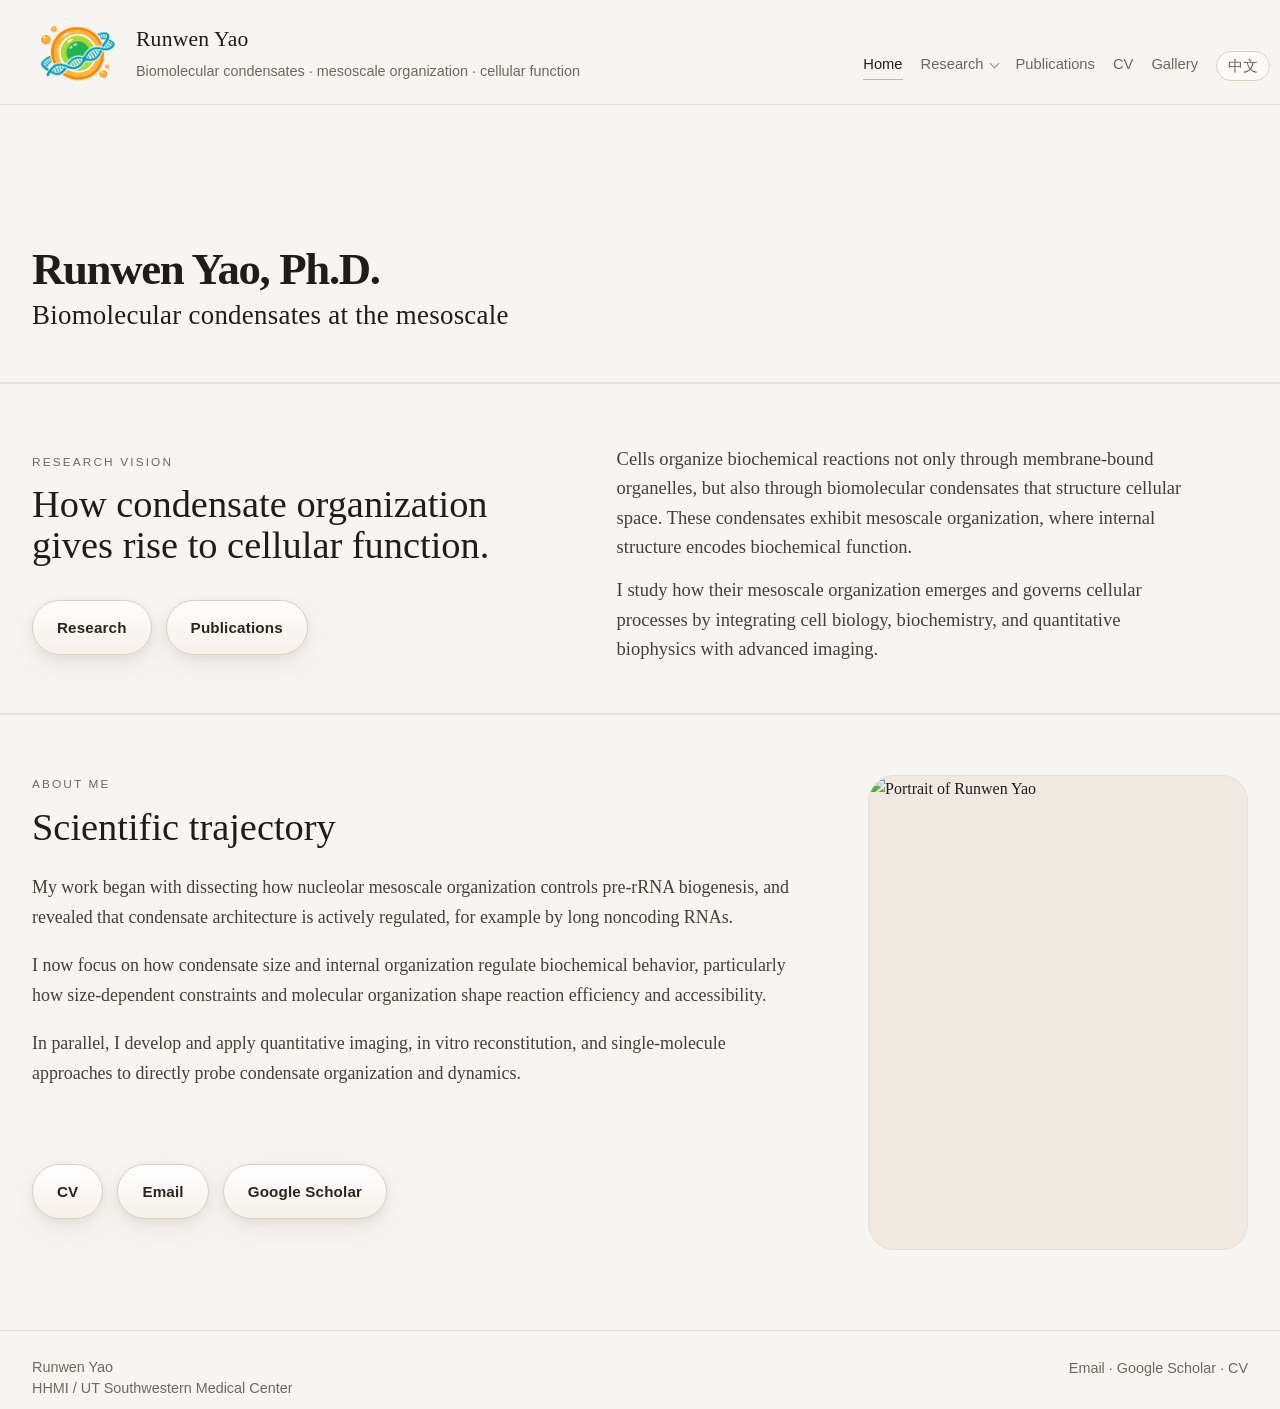
==== index.html @ c9095e59 "20260530" ====
<!doctype html>
<html lang="en">
<head>
  <meta charset="utf-8">
  <meta name="viewport" content="width=device-width, initial-scale=1">
  <title>Home - Runwen Yao</title>
  <link rel="icon" type="image/png" href="favicon.png">
  <link rel="apple-touch-icon" href="favicon.png">
  <meta name="theme-color" content="#f7f5f2">
  <script src="site-language.js" defer></script>
  <script type="text/javascript">
    (function(c,l,a,r,i,t,y){
        c[a]=c[a]||function(){(c[a].q=c[a].q||[]).push(arguments)};
        t=l.createElement(r);t.async=1;t.src="https://www.clarity.ms/tag/"+i;
        y=l.getElementsByTagName(r)[0];y.parentNode.insertBefore(t,y);
    })(window, document, "clarity", "script", "w51znzzht2");
  </script>
  <style>
    :root{
      --bg:#f7f5f2;
      --text:#1f1c19;
      --muted:#6e675f;
      --line:#e6e0d9;
      --card:#ffffffcc;
    }

    *{box-sizing:border-box}
    html,body{margin:0;padding:0}

    body{
      font-family: "Iowan Old Style", "Palatino Linotype", "Book Antiqua", Baskerville, Georgia, serif;
      background: var(--bg);
      color: var(--text);
      line-height: 1.65;
      -webkit-font-smoothing: antialiased;
      text-rendering: optimizeLegibility;
    }

    a{color:inherit;text-decoration:none}

    .container{
      max-width: 1320px;
      margin: 0 auto;
      padding: 0 32px;
    }

    .site-header{
      position: sticky;
      top: 0;
      z-index: 20;
      background: rgba(247,245,242,0.88);
      backdrop-filter: blur(10px);
      border-bottom: 1px solid var(--line);
    }

    .header-inner{
      display:flex;
      align-items:flex-end;
      justify-content:space-between;
      gap:40px;
      padding:24px 0 20px;
    }

    .brand-area{
      display:flex;
      align-items:flex-end;
      gap:14px;
      min-width:0;
      padding-left:32px;
    }

    .brand-logo-link{
      display:flex;
      align-items:center;
      justify-content:center;
      flex:0 0 auto;
      width:90px;
      height:60px;
      border-radius:14px;
      overflow:hidden;
    }

    .brand-logo{
      width:100%;
      height:100%;
      object-fit:contain;
      display:block;
    }

    .brand-block{
      display:flex;
      flex-direction:column;
      justify-content:flex-end;
      min-width:0;
    }

    .brand-title{
      font-family: "Iowan Old Style", "Palatino Linotype", "Book Antiqua", Baskerville, Georgia, serif;
      font-size: 1.35rem;
      letter-spacing: .01em;
      line-height: 1.05;
    }

    .brand-sub{
      margin-top:10px;
      font-family: Arial, Helvetica, sans-serif;
      font-size: .9rem;
      color: var(--muted);
      white-space:nowrap;
    }

    .nav{
      display:flex;
      align-items:center;
      align-self:flex-end;
      margin-left:auto;
      gap:18px;
      flex-wrap:wrap;
      font-family: Arial, Helvetica, sans-serif;
      font-size: .92rem;
      color: var(--muted);
      padding-bottom: 3px;
      padding-right: 10px;
    }

    .nav > a,
    .nav > .nav-item > .nav-parent{
      padding-bottom: 3px;
      border-bottom: 1px solid transparent;
    }

    .language-toggle{
      appearance:none;
      -webkit-appearance:none;
      display:inline-flex;
      align-items:center;
      justify-content:center;
      min-height:30px;
      border:1px solid #d8cec2;
      border-radius:999px;
      padding:5px 11px;
      background:rgba(255,255,255,0.62);
      color:var(--muted);
      font:inherit;
      line-height:1;
      cursor:pointer;
    }

    .nav-label-short{
      display:none;
    }

    .nav > a.active,
    .nav > a:hover,
    .nav > .nav-item > .nav-parent.active,
    .nav > .nav-item > .nav-parent:hover,
    .language-toggle:hover{
      color: var(--text);
      border-color: #beb5ab;
    }

    .nav-item{
      position:relative;
      display:flex;
      align-items:flex-end;
    }

    .nav-item--has-menu::after{
      content:"";
      position:absolute;
      top:100%;
      left:0;
      right:0;
      height:14px;
    }

    .nav-parent{
      display:inline-flex;
      align-items:center;
      gap:7px;
    }

    .nav-item--has-menu .nav-parent::after{
      content:"";
      width:6px;
      height:6px;
      margin-top:-2px;
      border-right:1.5px solid currentColor;
      border-bottom:1.5px solid currentColor;
      transform:rotate(45deg);
      opacity:.75;
    }

    .nav-dropdown{
      position:absolute;
      top:calc(100% + 4px);
      left:50%;
      transform:translateX(-50%) translateY(8px);
      min-width:272px;
      padding:10px;
      border:1px solid #d8cec2;
      border-radius:18px;
      background:linear-gradient(180deg, rgba(255,255,255,0.97) 0%, rgba(243,238,232,0.98) 100%);
      box-shadow:0 22px 48px rgba(60,44,31,0.10);
      opacity:0;
      visibility:hidden;
      pointer-events:none;
      transition:opacity .18s ease, transform .18s ease, visibility .18s ease;
      z-index:40;
    }

    .nav-item--has-menu:hover .nav-dropdown,
    .nav-item--has-menu:focus-within .nav-dropdown{
      opacity:1;
      visibility:visible;
      pointer-events:auto;
      transform:translateX(-50%) translateY(0);
    }

    .nav-dropdown a{
      display:block;
      border-radius:12px;
      padding:9px 12px;
      margin:0;
      border:none;
      font-size:.84rem;
      line-height:1.35;
      color:#4c443d;
    }

    .nav-dropdown a:hover{
      background:rgba(255,255,255,0.78);
      color:var(--text);
    }

    .nav-dropdown a.active{
      font-weight:600;
      color:#2d2621;
      background:linear-gradient(180deg, rgba(255,255,255,0.96) 0%, rgba(236,226,214,0.93) 100%);
    }

    .nav-toggle,
    .mobile-nav-backdrop{
      display:none;
    }

    .nav-toggle{
      appearance:none;
      -webkit-appearance:none;
      border:1px solid #d8cec2;
      border-radius:12px;
      width:42px;
      height:42px;
      padding:0;
      background:linear-gradient(180deg, rgba(255,255,255,0.96) 0%, rgba(241,236,230,0.94) 100%);
      box-shadow:inset 0 1px 0 rgba(255,255,255,0.96), 0 6px 16px rgba(60,44,31,0.08);
      align-items:center;
      justify-content:center;
      gap:5px;
      cursor:pointer;
    }

    .nav-toggle-line{
      display:block;
      width:18px;
      height:1.5px;
      border-radius:999px;
      background:#3f3831;
    }

    body.mobile-nav-open{
      overflow:hidden;
    }

    /* HERO */
    .hero{
      position: relative;
      min-height: 31vh;
      border-bottom: 2px solid var(--line);
      background:
        linear-gradient(
          to top,
          rgba(247,245,242,0.88) 0%,
          rgba(247,245,242,0.74) 28%,
          rgba(247,245,242,0.32) 54%,
          rgba(247,245,242,0.08) 72%,
          rgba(247,245,242,0.02) 100%
        ),
        url("hero-wide.png");
      background-size: cover;
      background-position: 48% center;
      background-repeat: no-repeat;
      display:flex;
      align-items:flex-end;
    }

    .hero-inner{
      width:100%;
      padding: 0 0 54px 0;
    }

    .hero-text{
      max-width: none;
      padding-left: 32px;
      padding-right: 32px;
    }

    .hero h1{
      margin:0;
      font-size: clamp(2.8rem, 3.5vw, 5.8rem);
      line-height: .98;
      letter-spacing: -0.03em;
      font-weight: 600;
      max-width: none;
      white-space: nowrap;
    }

    .hero-name-line,
    .hero-tagline-line{
      display:block;
      white-space:nowrap;
    }

    .hero-tagline-line{
      margin-top:10px;
      font-weight:400;
      font-size:.6em;
      letter-spacing:.01em;
    }

    /* VISION */
    .vision{
      padding: 60px 0 50px;
      border-bottom: 1px solid var(--line);
    }

    .vision-grid{
      display:grid;
      grid-template-columns: .9fr 1.1fr;
      gap: 68px;
      align-items:center;
    }

    .vision-left{
      max-width: 640px;
    }

    .eyebrow{
      font-family: Arial, Helvetica, sans-serif;
      text-transform: uppercase;
      letter-spacing: .18em;
      font-size: .74rem;
      color: var(--muted);
    }

    .section-title{
      font-family: "Iowan Old Style", "Palatino Linotype", "Book Antiqua", Baskerville, Georgia, serif;
      margin:12px 0 0;
      font-size: clamp(2rem, 3vw, 3rem);
      line-height: 1.06;
      font-weight: 500;
    }

    .vision-copy{
      max-width: 760px;
    }

    .vision-copy p{
      margin: 0 0 14px 0;
      font-size: 1.16rem;
      color:#453f39;
      max-width: 62ch;
      line-height: 1.58;
      text-wrap: pretty;
    }

    .vision-copy p:last-child{
      margin-bottom: 0;
    }

    .button-row{
      display:flex;
      gap:14px;
      flex-wrap:wrap;
      margin-top: 34px;
    }

    .btn{
      display:inline-block;
      border-radius:999px;
      padding:14px 24px;
      font-family: Arial, Helvetica, sans-serif;
      font-size: .95rem;
      font-weight: 600;
      letter-spacing: .01em;
      border: 1px solid #d8cec2;
      background: linear-gradient(180deg, rgba(255,255,255,0.98) 0%, rgba(244,239,233,0.94) 100%);
      box-shadow:
        inset 0 1px 0 rgba(255,255,255,0.95),
        0 10px 24px rgba(60,44,31,0.08),
        0 2px 8px rgba(60,44,31,0.06);
      color: #2b2520;
      transition: .2s ease;
    }

    .btn:hover{
      transform: translateY(-2px);
      border-color: #c8bbab;
      box-shadow:
        inset 0 1px 0 rgba(255,255,255,0.98),
        0 14px 28px rgba(60,44,31,0.11),
        0 3px 10px rgba(60,44,31,0.08);
    }

    .btn:focus-visible{
      outline: 2px solid #b59a7d;
      outline-offset: 3px;
    }

    /* ABOUT */
    .about{
      padding: 60px 0 80px;
      border-top: 1px solid var(--line);
    }

    .about-grid{
      display:grid;
      grid-template-columns: minmax(0, 1fr) 380px;
      grid-template-areas:
        "copy photo"
        "actions photo";
      column-gap:72px;
      row-gap:26px;
      align-items:start;
    }

    .about-photo{
      grid-area:photo;
      width:100%;
      max-width: 380px;
      aspect-ratio: 4 / 5;
      overflow:hidden;
      border-radius: 26px;
      border:1px solid var(--line);
      background:#efe9e2;
      justify-self:end;
    }

    .about-photo img{
      width:100%;
      height:100%;
      object-fit:cover;
      display:block;
    }

    .about-copy{
      grid-area:copy;
      max-width: 760px;
    }

    .about-copy .section-title{
      margin-bottom: 24px;
    }

    .about-copy p{
      margin: 0 0 18px 0;
      font-size: 1.12rem;
      line-height: 1.68;
      color:#453f39;
    }

    .about-actions{
      grid-area:actions;
    }

    .about-actions .button-row{
      margin-top:0;
    }

    .contact-line{
      margin-top: 26px;
      display:flex;
      gap:14px;
      flex-wrap:wrap;
      font-family: Arial, Helvetica, sans-serif;
      color: var(--muted);
      font-size: .95rem;
    }

    .contact-line a:hover{
      color: var(--text);
    }

    .footer{
      border-top:1px solid var(--line);
      padding: 26px 0 10px;
      color: var(--muted);
      font-family: Arial, Helvetica, sans-serif;
      font-size: .9rem;
    }

    .footer-inner{
      display:flex;
      justify-content:space-between;
      gap:20px;
      flex-wrap:wrap;
    }

    .footer-identity{
      line-height:1.45;
    }

    .footer-affiliation{
      display:block;
    }

    html[lang="zh-CN"] body{
      font-family:"Microsoft YaHei", "微软雅黑", "PingFang SC", "Hiragino Sans GB", "Heiti SC", SimHei, "黑体", Arial, sans-serif;
      line-height:1.82;
    }

    html[lang="zh-CN"] .nav,
    html[lang="zh-CN"] .brand-title,
    html[lang="zh-CN"] .brand-sub,
    html[lang="zh-CN"] .footer,
    html[lang="zh-CN"] .btn,
    html[lang="zh-CN"] .language-toggle,
    html[lang="zh-CN"] .eyebrow{
      font-family:"Microsoft YaHei", "微软雅黑", "PingFang SC", "Hiragino Sans GB", "Heiti SC", SimHei, "黑体", Arial, sans-serif;
    }

    html[lang="zh-CN"] .hero h1,
    html[lang="zh-CN"] .section-title{
      font-family:"Microsoft YaHei", "微软雅黑", "PingFang SC", "Hiragino Sans GB", "Heiti SC", SimHei, "黑体", Arial, sans-serif;
      font-weight:600;
      letter-spacing:0;
    }

    html[lang="zh-CN"] .hero h1{
      font-size:clamp(2.6rem, 3.1vw, 4.35rem);
    }

    html[lang="zh-CN"] .section-title{
      font-size:clamp(1.85rem, 2.45vw, 2.55rem);
      line-height:1.16;
    }

    html[lang="zh-CN"] .eyebrow{
      text-transform:none;
      letter-spacing:.08em;
    }

    html[lang="zh-CN"] .brand-sub{
      white-space:normal;
    }

    html[lang="zh-CN"] .vision-copy p,
    html[lang="zh-CN"] .about-copy p{
      line-height:1.82;
      text-indent:2em;
      text-align:justify;
      text-align-last:left;
      text-justify:inter-ideograph;
    }

    html[lang="zh-CN"] .vision-copy p{
      max-width:none;
    }

    @media (max-width: 980px){
      .vision-grid,
      .about-grid{
        grid-template-columns: 1fr;
      }

      .about-grid{
        grid-template-areas:
          "copy"
          "photo"
          "actions";
        row-gap:16px;
      }

      .site-header{
        backdrop-filter:blur(12px);
      }

      .header-inner{
        position:static;
        flex-direction:column;
        align-items:flex-start;
        gap:10px;
        padding:16px 0 12px;
      }

      .brand-area{
        display:grid;
        grid-template-columns:minmax(0, 1fr) auto;
        grid-template-areas:
          "title logo"
          "subtitle subtitle";
        column-gap:12px;
        row-gap:7px;
        padding-left:0;
        padding-right:0;
        align-items:center;
        width:100%;
      }

      .brand-logo-link{
        grid-area:logo;
        justify-self:end;
        align-self:center;
        transform:translateY(2px);
        width:78px;
        height:52px;
        border-radius:12px;
      }

      .brand-block{
        display:contents;
      }

      .brand-title{
        grid-area:title;
        min-width:0;
        align-self:center;
        font-size:1.42rem;
        line-height:1.06;
      }

      .brand-sub{
        grid-area:subtitle;
        margin-top:0;
        max-width:100%;
        font-size:clamp(.62rem, 2.35vw, .74rem);
        line-height:1.35;
        white-space:nowrap;
      }

      .brand-block{
        padding-left:0;
        padding-right:0;
      }

      .brand-sub-keyword{
        display:inline;
      }

      .brand-sub-separator{
        display:inline;
      }

      .nav{
        position:static;
        width:100%;
        margin-left:0;
        margin-top:10px;
        padding:10px 0 0;
        border-right:none;
        background:transparent;
        box-shadow:none;
        transform:none;
        transition:none;
        display:grid;
        grid-template-columns:repeat(6, minmax(0, 1fr));
        align-items:stretch;
        column-gap:6px;
        overflow:visible;
        border-top:1px solid rgba(216,206,194,0.92);
      }

      .nav::-webkit-scrollbar{
        display:none;
      }

      .nav > a,
      .nav > .nav-item,
      .nav > .language-toggle{
        min-width:0;
      }

      .nav > a,
      .nav > .nav-item > .nav-parent,
      .nav > .language-toggle{
        display:inline-flex;
        align-items:center;
        justify-content:center;
        width:100%;
        min-height:38px;
        padding:8px 10px;
        border:1px solid transparent;
        border-radius:999px;
        background:rgba(255,255,255,0.62);
        white-space:nowrap;
      }

      .nav > a.active,
      .nav > a:hover,
      .nav > .nav-item > .nav-parent.active,
      .nav > .nav-item > .nav-parent:hover,
      .nav > .language-toggle:hover{
        border-color:#d8cec2;
        background:#fffdfa;
        box-shadow:0 6px 16px rgba(60,44,31,0.06);
      }

      .nav-item{
        display:flex;
        align-items:stretch;
        flex-direction:row;
      }

      .nav-parent{
        width:100%;
        justify-content:center;
      }

      .nav-dropdown{
        display:none;
      }

      .nav-item--has-menu .nav-parent::after{
        display:none;
      }

      .hero{
        min-height: 21vh;
        background-size:cover;
        background-position:46% 30%;
      }

      .hero-inner{
        padding-bottom:20px;
      }

      .hero-text{
        padding-left:0;
        padding-right:0;
      }

      .hero h1{
        font-size:clamp(2.25rem, 7.3vw, 3.7rem);
      }

      html[lang="zh-CN"] .hero h1{
        font-size:clamp(1.45rem, 4.8vw, 2.15rem);
        line-height:1.18;
        max-width:100%;
        white-space:nowrap;
      }

      html[lang="zh-CN"] .hero-name-line{
        white-space:nowrap;
      }

      html[lang="zh-CN"] .vision .section-title,
      html[lang="zh-CN"] .about-copy .section-title{
        font-size:clamp(1.45rem, 4.4vw, 1.9rem);
        line-height:1.2;
      }

      .hero-tagline-line{
        font-size:.5em;
      }

      .about-photo{
        max-width: 340px;
        margin-left: 0;
        justify-self:start;
      }

      .vision{
        padding:44px 0 38px;
      }

      .vision-grid{
        gap:26px;
      }

      .button-row--about-links{
        flex-wrap:nowrap;
        gap:10px;
      }

      .button-row--about-links .btn{
        white-space:nowrap;
      }
    }

    @media (max-width: 720px){
      .container{
        padding: 0 20px;
      }

      .header-inner{
        padding-top:12px;
        padding-bottom:8px;
      }

      .brand-area{
        gap:10px;
      }

      .brand-logo-link{
        width:69px;
        height:46px;
      }

      .brand-block{
        padding-left:0;
        padding-right:0;
      }

      .brand-title{
        font-size:1.3rem;
      }

      .brand-sub{
        margin-top:6px;
        font-size:.7rem;
        line-height:1.42;
      }

      .nav{
        margin-top:8px;
        padding-top:8px;
        column-gap:4px;
        font-size:clamp(.68rem, 2.6vw, .78rem);
      }

      .nav-label-full{
        display:none;
      }

      .nav-label-short{
        display:inline;
      }

      .nav > a,
      .nav > .nav-item > .nav-parent,
      .nav > .language-toggle{
        min-height:34px;
        padding:6px 7px;
      }

      .hero{
        min-height: 18vh;
        background-size:cover;
        background-position:46% 28%;
      }

      .hero-inner{
        padding-bottom:16px;
      }

      .hero h1{
        font-size:clamp(1.92rem, 8vw, 2.6rem);
      }

      html[lang="zh-CN"] .hero h1{
        font-size:clamp(1.22rem, 5.45vw, 1.72rem);
        width:100%;
        white-space:nowrap;
      }

      html[lang="zh-CN"] .hero-name-line{
        white-space:nowrap;
      }

      html[lang="zh-CN"] .vision .section-title,
      html[lang="zh-CN"] .about-copy .section-title{
        font-size:clamp(1.28rem, 5.3vw, 1.58rem);
        line-height:1.22;
      }

      .hero-tagline-line{
        font-size:.46em;
        margin-top:8px;
      }

      .button-row--about-links{
        gap:8px;
      }

      .button-row--about-links .btn{
        padding:11px 13px;
        font-size:.8rem;
      }

      .vision{
        padding-top:36px;
        padding-bottom:30px;
      }

      .vision-grid{
        gap:20px;
      }

      .vision .button-row{
        margin-top:22px;
      }

      .about{
        padding-top:42px;
        padding-bottom:58px;
      }

      .vision-copy p,
      .about-copy p{
        font-size: 1rem;
      }

      html[lang="zh-CN"] .vision-copy p{
        text-align:left;
        text-align-last:auto;
        text-justify:auto;
      }
    }
  </style>
</head>
<body>

<header class="site-header">
  <div class="container header-inner">
    <div class="brand-area">
      <a class="brand-logo-link" href="index.html" aria-label="Runwen Yao home">
        <img class="brand-logo" src="logo.png" alt="">
      </a>
      <div class="brand-block">
        <a class="brand-title" href="index.html">Runwen Yao</a>
        <div class="brand-sub">Biomolecular condensates &middot; mesoscale organization &middot; cellular function</div>
      </div>
    </div>

    <nav class="nav">
      <a href="index.html" class="active">Home</a>
      <div class="nav-item nav-item--has-menu">
        <a href="research.html" class="nav-parent" aria-haspopup="true">Research</a>
        <div class="nav-dropdown" role="menu" aria-label="Research themes">
          <a href="research.html">Research Overview</a>
          <a href="research-mesoscale.html">Theme I: Mesoscale regulation</a>
          <a href="research-rna.html">Theme II: Physical principles</a>
          <a href="research-imaging.html">Theme III: Quantitative tools</a>
        </div>
      </div>
      <a href="publications.html"><span class="nav-label-full">Publications</span><span class="nav-label-short">Pubs</span></a>
      <a href="cv.html">CV</a>
      <a href="gallery.html">Gallery</a>
    </nav>
  </div>
</header>

<main>

  <section class="hero">
    <div class="container hero-inner">
      <div class="hero-text">
        <h1>
          <span class="hero-name-line">Runwen Yao, Ph.D.</span>
          <span class="hero-tagline-line">Biomolecular condensates at the mesoscale</span>
        </h1>
      </div>
    </div>
  </section>

  <section class="vision">
    <div class="container vision-grid">
      <div class="vision-left">
        <div class="eyebrow">Research vision</div>
        <h2 class="section-title">How condensate organization gives rise to cellular function.</h2>
        <div class="button-row">
          <a class="btn" href="research.html">Research</a>
          <a class="btn" href="publications.html">Publications</a>
        </div>
      </div>

      <div class="vision-copy">
        <p>
          Cells organize biochemical reactions not only through membrane-bound organelles, but also through biomolecular condensates that structure cellular space. These condensates exhibit mesoscale organization, where internal structure encodes biochemical function.
        </p>
        <p>
           I study how their mesoscale organization emerges and governs cellular processes by integrating cell biology, biochemistry, and quantitative biophysics with advanced imaging.
        </p>
      </div>
    </div>
  </section>

  <section class="about">
    <div class="container about-grid">
      <div class="about-copy">
        <div class="eyebrow">About me</div>
        <h2 class="section-title">Scientific trajectory</h2>

        <p>
          My work began with dissecting how nucleolar mesoscale organization controls pre-rRNA biogenesis, and revealed that condensate architecture is actively regulated, for example by long noncoding RNAs.
        </p>

        <p>
          I now focus on how condensate size and internal organization regulate biochemical behavior, particularly how size-dependent constraints and molecular organization shape reaction efficiency and accessibility.
        </p>

        <p>
          In parallel, I develop and apply quantitative imaging, in vitro reconstitution, and single-molecule approaches to directly probe condensate organization and dynamics.
        </p>

      </div>

      <div class="about-photo">
        <img src="runwen-photo.png" alt="Portrait of Runwen Yao">
      </div>

      <div class="about-actions">
        <div class="button-row button-row--about-links">
          <a class="btn" href="cv.html">CV</a>
          <a class="btn" href="mailto:Runwen.Yao@UTSouthwestern.edu">Email</a>
          <a class="btn" href="https://scholar.google.com/citations?user=LvwsvigAAAAJ&hl" target="_blank" rel="noopener noreferrer">Google Scholar</a>
        </div>
      </div>
    </div>
  </section>

</main>

<footer class="footer">
  <div class="container footer-inner">
    <div class="footer-identity">Runwen Yao <span class="footer-affiliation">HHMI / UT Southwestern Medical Center</span></div>
    <div>
      <a href="mailto:Runwen.Yao@UTSouthwestern.edu">Email</a> &middot;
      <a href="https://scholar.google.com/citations?user=LvwsvigAAAAJ&hl" target="_blank"
         rel="noopener noreferrer">Google Scholar</a> &middot;
      
      <a href="cv.html">CV</a>
    </div>
  </div>
</footer>

</body>
</html>
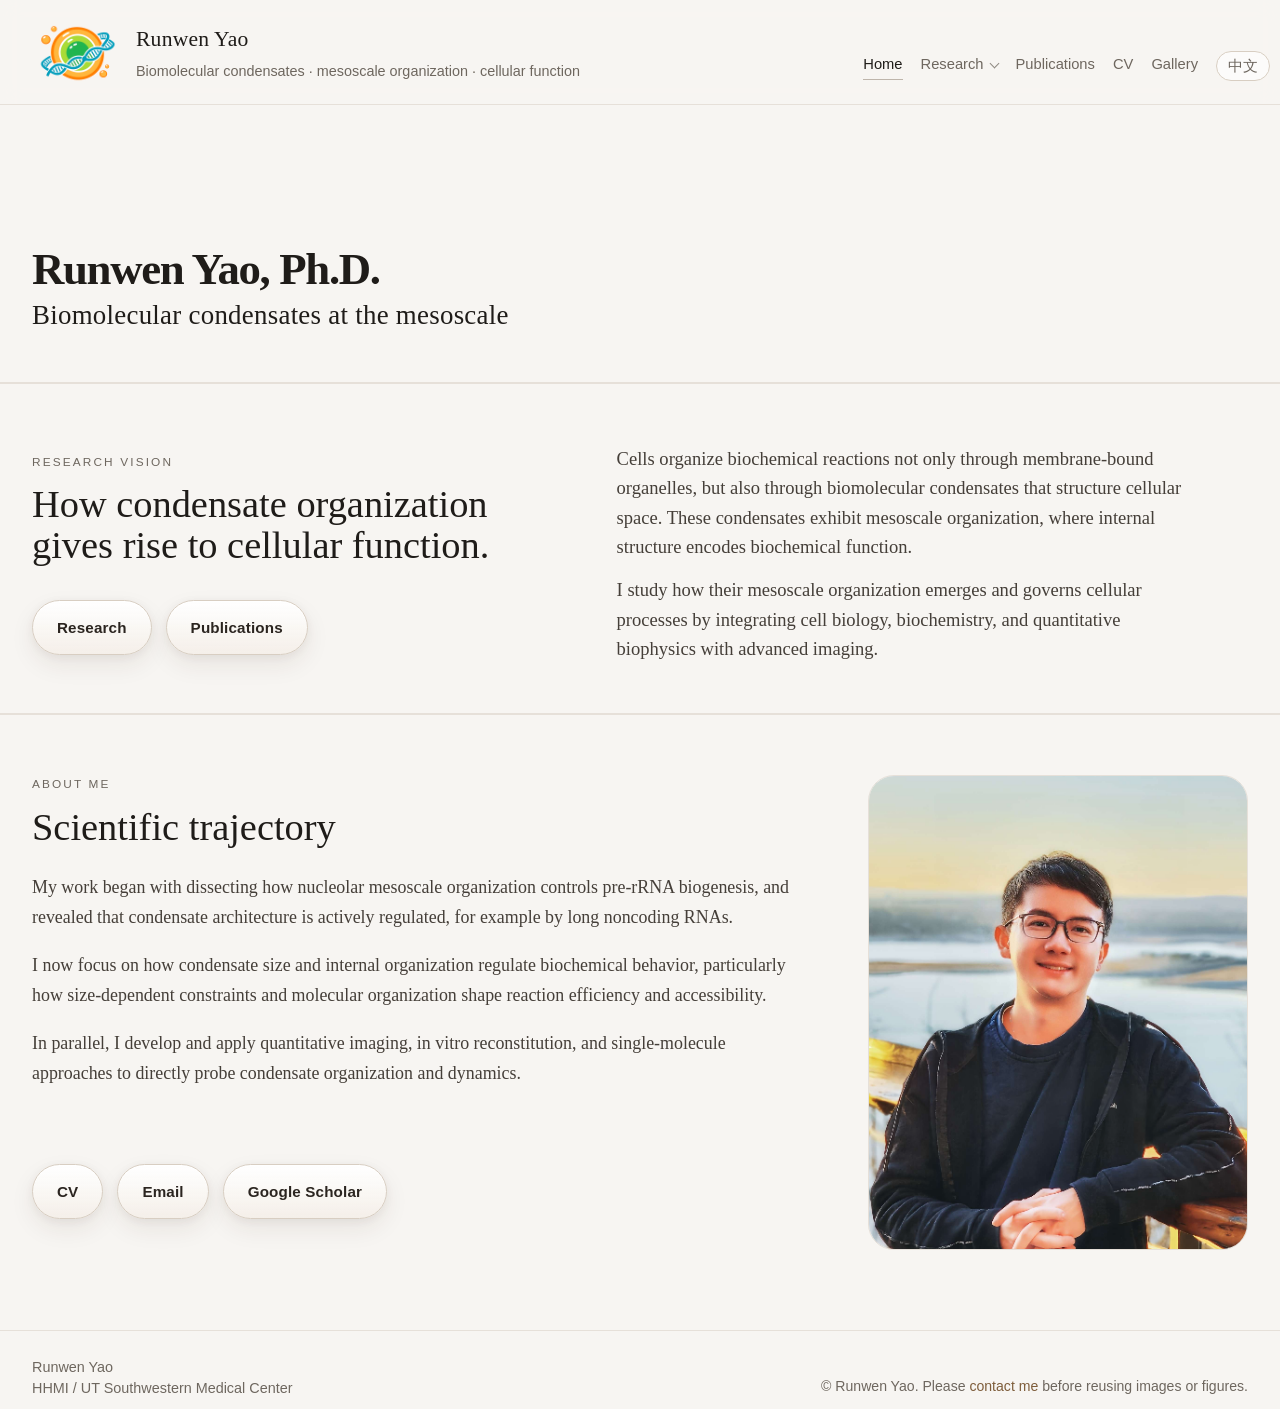
==== commit 4a23a8fe: "20260530" ====
--- a/index.html
+++ b/index.html
@@ -502,7 +502,8 @@
     .footer-inner{
       display:flex;
       justify-content:space-between;
-      gap:20px;
+      align-items:flex-end;
+      gap:28px;
       flex-wrap:wrap;
     }
 
@@ -512,6 +513,27 @@
 
     .footer-affiliation{
       display:block;
+    }
+
+    .footer-rights{
+      max-width:520px;
+      text-align:right;
+    }
+
+    .footer-rights span{
+      font-family:Arial, Helvetica, sans-serif;
+      font-size:.88rem;
+      line-height:1.55;
+      color:var(--muted);
+    }
+
+    .footer-rights a{
+      color:#7e5d3b;
+      text-decoration:none;
+    }
+
+    .footer-rights a:hover{
+      color:var(--text);
     }
 
     html[lang="zh-CN"] body{
@@ -911,6 +933,10 @@
         font-size: 1rem;
       }
 
+      .footer-rights{
+        text-align:left;
+      }
+
       html[lang="zh-CN"] .vision-copy p{
         text-align:left;
         text-align-last:auto;
@@ -1007,7 +1033,7 @@
       </div>
 
       <div class="about-photo">
-        <img src="runwen-photo.png" alt="Portrait of Runwen Yao">
+        <img src="Runwen_2.png" alt="Portrait of Runwen Yao">
       </div>
 
       <div class="about-actions">
@@ -1025,12 +1051,8 @@
 <footer class="footer">
   <div class="container footer-inner">
     <div class="footer-identity">Runwen Yao <span class="footer-affiliation">HHMI / UT Southwestern Medical Center</span></div>
-    <div>
-      <a href="mailto:Runwen.Yao@UTSouthwestern.edu">Email</a> &middot;
-      <a href="https://scholar.google.com/citations?user=LvwsvigAAAAJ&hl" target="_blank"
-         rel="noopener noreferrer">Google Scholar</a> &middot;
-      
-      <a href="cv.html">CV</a>
+    <div class="footer-rights" role="note">
+      <span data-translation-key="footer-rights">&copy; Runwen Yao. Please <a href="mailto:Runwen.Yao@UTSouthwestern.edu">contact me</a> before reusing images or figures.</span>
     </div>
   </div>
 </footer>
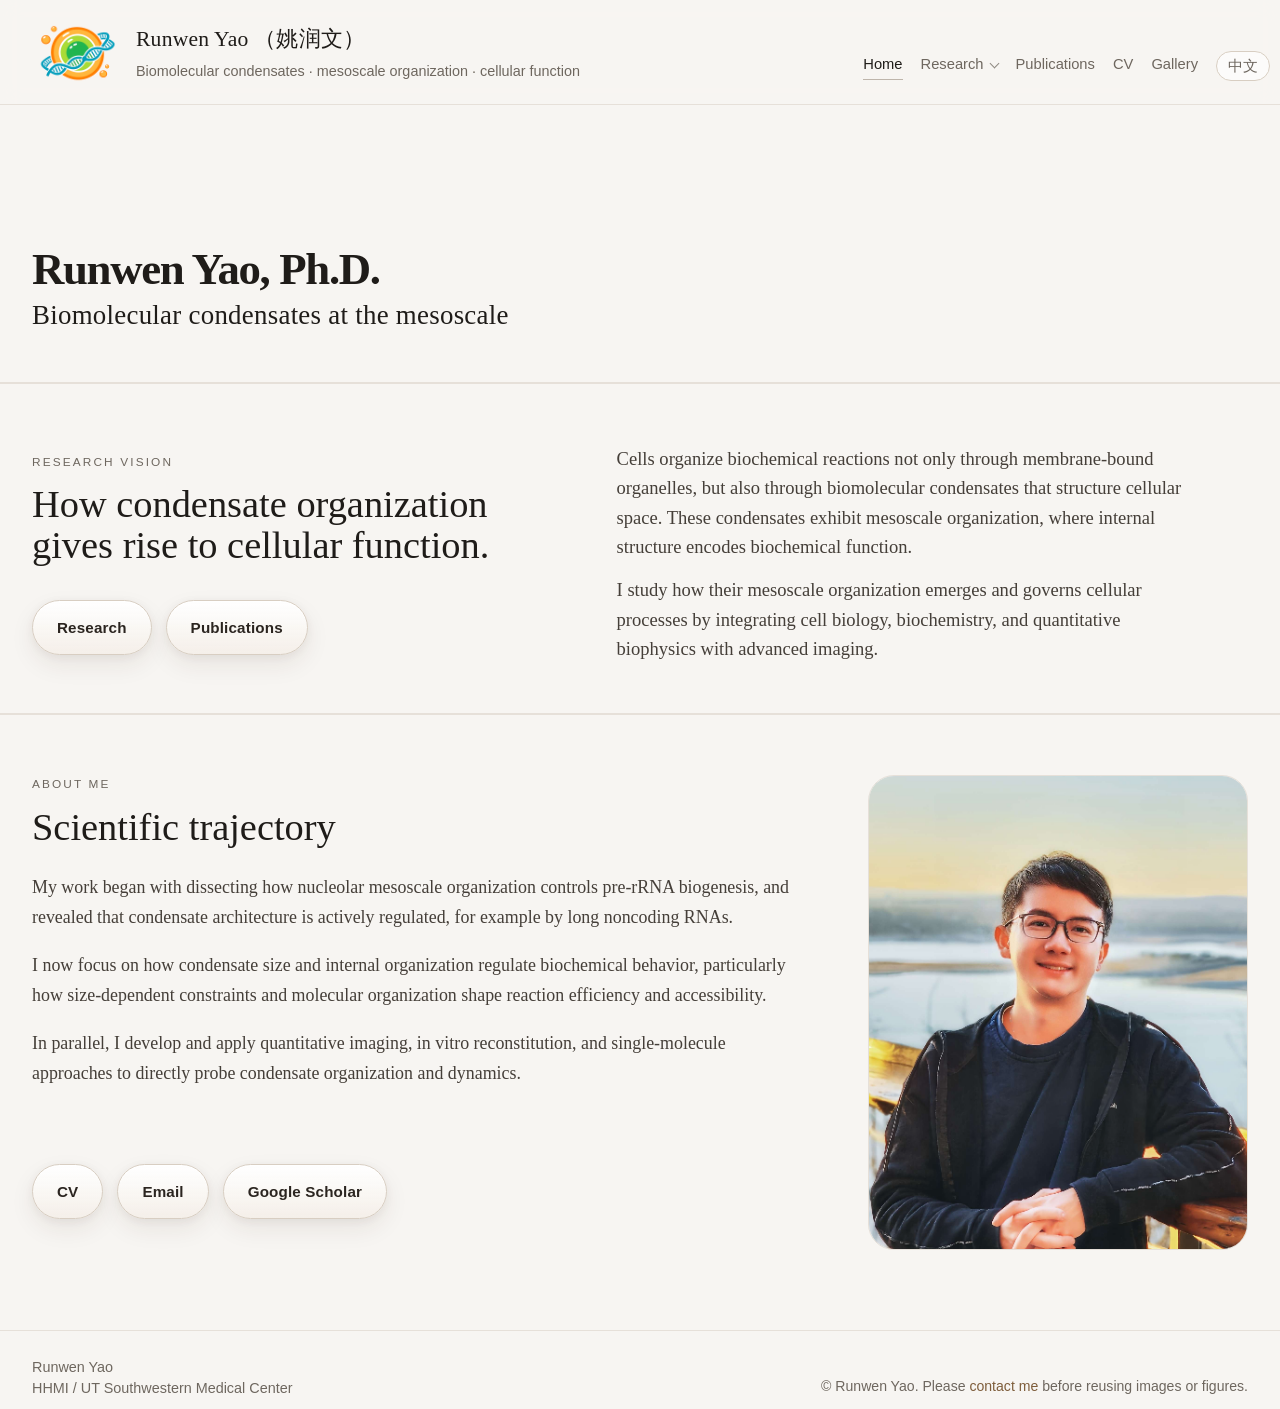
==== commit 870048e8: "20260602" ====
--- a/index.html
+++ b/index.html
@@ -7,7 +7,7 @@
   <link rel="icon" type="image/png" href="favicon.png">
   <link rel="apple-touch-icon" href="favicon.png">
   <meta name="theme-color" content="#f7f5f2">
-  <script src="site-language.js" defer></script>
+  <script src="site-language.js?v=20260530-183102" defer></script>
   <script type="text/javascript">
     (function(c,l,a,r,i,t,y){
         c[a]=c[a]||function(){(c[a].q=c[a].q||[]).push(arguments)};
@@ -928,19 +928,40 @@
         padding-bottom:58px;
       }
 
+      .vision-copy,
+      .about-copy{
+        width:100%;
+        max-width:none;
+      }
+
       .vision-copy p,
       .about-copy p{
-        font-size: 1rem;
-      }
-
-      .footer-rights{
-        text-align:left;
-      }
-
-      html[lang="zh-CN"] .vision-copy p{
+        margin:0 0 18px 0;
+        font-size:1rem;
+        line-height:1.68;
+        color:#453f39;
+        max-width:none;
+        text-wrap:wrap;
+      }
+
+      .vision-copy p:last-child,
+      .about-copy p:last-child{
+        margin-bottom:0;
+      }
+
+      html[lang="zh-CN"] .vision-copy p,
+      html[lang="zh-CN"] .about-copy p{
         text-align:left;
         text-align-last:auto;
         text-justify:auto;
+        text-indent:2em;
+        word-break:normal;
+        overflow-wrap:normal;
+        line-break:auto;
+      }
+
+      .footer-rights{
+        text-align:left;
       }
     }
   </style>
@@ -954,7 +975,7 @@
         <img class="brand-logo" src="logo.png" alt="">
       </a>
       <div class="brand-block">
-        <a class="brand-title" href="index.html">Runwen Yao</a>
+        <a class="brand-title" href="index.html">Runwen Yao （姚润文）</a>
         <div class="brand-sub">Biomolecular condensates &middot; mesoscale organization &middot; cellular function</div>
       </div>
     </div>
